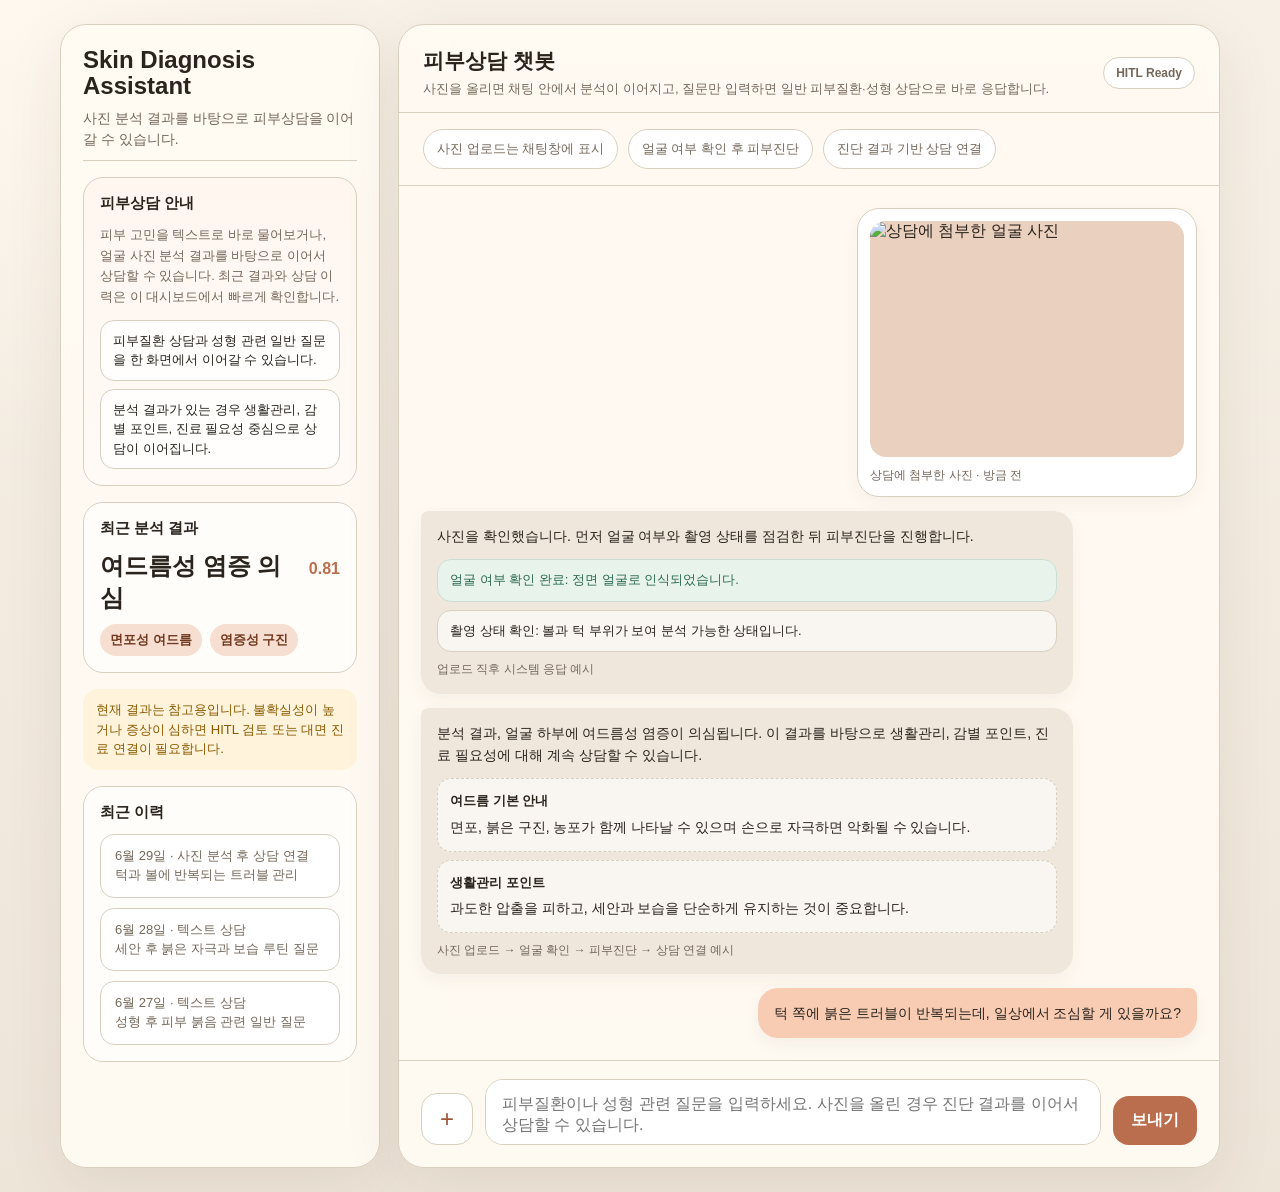
==== Skin_diagnosis_proj/apps/web/simple_chatbot_mock.html @ 3f6380db "Complete phase 04 data scaffolding and diagnosis API" ====
﻿<!DOCTYPE html>
<html lang="ko">
<head>
  <meta charset="UTF-8" />
  <meta name="viewport" content="width=device-width, initial-scale=1.0" />
  <title>Skin Diagnosis Assistant Mock</title>
  <style>
    :root {
      --bg: #f4efe7;
      --panel: rgba(255, 250, 243, 0.94);
      --line: #d9cfbf;
      --text: #2a241d;
      --muted: #74685b;
      --accent: #bb6e4d;
      --accent-strong: #9f5637;
      --accent-soft: #f6dfd1;
      --bot: #efe7dc;
      --user: #f8ccb3;
      --warn: #8b5a00;
      --warn-bg: #fff3db;
      --ok: #2d6a4f;
      --ok-bg: #e8f3ec;
    }
    * { box-sizing: border-box; }
    body {
      margin: 0;
      font-family: "Segoe UI", "Noto Sans KR", sans-serif;
      color: var(--text);
      background: radial-gradient(circle at top left, #fff8ee 0, transparent 26%), linear-gradient(180deg, #f7f0e6 0%, #eee5d9 100%);
      min-height: 100vh;
      display: grid;
      place-items: center;
      padding: 24px;
    }
    .app {
      width: min(1160px, 100%);
      min-height: min(860px, calc(100vh - 48px));
      display: grid;
      grid-template-columns: 320px 1fr;
      gap: 18px;
    }
    .panel {
      background: var(--panel);
      border: 1px solid var(--line);
      border-radius: 26px;
      box-shadow: 0 18px 60px rgba(58, 42, 22, 0.08);
      backdrop-filter: blur(6px);
    }
    .sidebar {
      padding: 22px;
      display: flex;
      flex-direction: column;
      gap: 16px;
    }
    .brand {
      padding-bottom: 10px;
      border-bottom: 1px solid var(--line);
    }
    .brand h1 { margin: 0; font-size: 24px; line-height: 1.1; }
    .brand p { margin: 8px 0 0; color: var(--muted); font-size: 14px; line-height: 1.5; }
    .card {
      border: 1px solid var(--line);
      border-radius: 20px;
      background: rgba(255,255,255,0.58);
      padding: 16px;
    }
    .card h2 { margin: 0 0 12px; font-size: 15px; }
    .entry-card { background: linear-gradient(180deg, #fff6ef 0%, #fffaf6 100%); }
    .helper { color: var(--muted); font-size: 13px; line-height: 1.6; }
    .guide-list { display: grid; gap: 8px; margin-top: 12px; }
    .guide-item {
      padding: 10px 12px;
      border-radius: 14px;
      background: rgba(255,255,255,0.82);
      border: 1px solid var(--line);
      font-size: 13px;
      line-height: 1.5;
      color: var(--text);
    }
    .warning {
      padding: 11px 13px;
      background: var(--warn-bg);
      color: var(--warn);
      border-radius: 15px;
      font-size: 13px;
      line-height: 1.5;
    }
    .result-main {
      display: flex;
      justify-content: space-between;
      gap: 12px;
      align-items: baseline;
      margin-bottom: 10px;
    }
    .result-main strong { font-size: 24px; }
    .confidence { color: var(--accent); font-weight: 800; }
    .chips { display: flex; flex-wrap: wrap; gap: 8px; }
    .chip {
      display: inline-flex;
      align-items: center;
      padding: 7px 10px;
      border-radius: 999px;
      background: var(--accent-soft);
      color: #71391f;
      font-size: 13px;
      font-weight: 700;
    }
    .history { display: flex; flex-direction: column; gap: 10px; }
    .history-item {
      padding: 12px 14px;
      border: 1px solid var(--line);
      border-radius: 14px;
      background: #fff;
      font-size: 13px;
      color: var(--muted);
      line-height: 1.45;
    }
    .main {
      display: grid;
      grid-template-rows: auto auto 1fr auto;
      overflow: hidden;
    }
    .header {
      padding: 22px 24px 14px;
      border-bottom: 1px solid var(--line);
      display: flex;
      justify-content: space-between;
      gap: 16px;
      align-items: center;
    }
    .header h2 { margin: 0; font-size: 21px; }
    .header p { margin: 5px 0 0; color: var(--muted); font-size: 13px; }
    .badge {
      padding: 8px 12px;
      border: 1px solid var(--line);
      border-radius: 999px;
      background: white;
      color: var(--muted);
      font-size: 12px;
      font-weight: 800;
      white-space: nowrap;
    }
    .quick-entry {
      padding: 16px 24px;
      border-bottom: 1px solid var(--line);
      display: flex;
      gap: 10px;
      flex-wrap: wrap;
    }
    .quick-pill {
      padding: 10px 13px;
      border-radius: 999px;
      background: #fff;
      border: 1px solid var(--line);
      color: var(--muted);
      font-size: 13px;
    }
    .messages {
      padding: 22px;
      overflow: auto;
      display: flex;
      flex-direction: column;
      gap: 14px;
    }
    .bubble {
      max-width: min(760px, 84%);
      padding: 14px 16px;
      border-radius: 20px;
      line-height: 1.6;
      font-size: 14px;
      box-shadow: 0 6px 18px rgba(72, 52, 30, 0.05);
    }
    .bot { background: var(--bot); border-top-left-radius: 8px; }
    .user { background: var(--user); align-self: flex-end; border-top-right-radius: 8px; }
    .image-bubble {
      align-self: flex-end;
      width: min(340px, 82%);
      background: #fff;
      border: 1px solid var(--line);
      border-radius: 22px;
      padding: 12px;
      box-shadow: 0 6px 18px rgba(72, 52, 30, 0.05);
    }
    .image-preview {
      aspect-ratio: 4 / 3;
      border-radius: 16px;
      overflow: hidden;
      background: #ead0be;
    }
    .image-preview img {
      width: 100%;
      height: 100%;
      object-fit: cover;
      display: block;
    }
    .image-caption {
      margin-top: 10px;
      color: var(--muted);
      font-size: 12px;
    }
    .check-list {
      margin-top: 12px;
      display: grid;
      gap: 8px;
    }
    .check-item {
      padding: 10px 12px;
      border-radius: 14px;
      background: rgba(255,255,255,0.62);
      border: 1px solid var(--line);
      font-size: 13px;
    }
    .check-item.ok { background: var(--ok-bg); color: var(--ok); border-color: #c9dfd2; }
    .meta { margin-top: 8px; color: var(--muted); font-size: 12px; }
    .contexts { margin-top: 12px; display: grid; gap: 8px; }
    .context-card {
      padding: 12px;
      border: 1px dashed var(--line);
      border-radius: 14px;
      background: rgba(255,255,255,0.6);
    }
    .context-card strong { display: block; margin-bottom: 4px; font-size: 13px; }
    .composer {
      padding: 18px 22px 22px;
      border-top: 1px solid var(--line);
      display: grid;
      grid-template-columns: auto 1fr auto;
      gap: 12px;
      align-items: end;
    }
    .plus-btn {
      width: 52px;
      height: 52px;
      border-radius: 16px;
      border: 1px solid var(--line);
      background: white;
      font-size: 24px;
      color: var(--accent-strong);
      cursor: pointer;
    }
    textarea {
      resize: none;
      min-height: 64px;
      max-height: 180px;
      padding: 14px 16px;
      border-radius: 18px;
      border: 1px solid var(--line);
      background: #fff;
      font: inherit;
      color: var(--text);
    }
    .send-btn {
      border: 0;
      padding: 14px 18px;
      border-radius: 16px;
      background: var(--accent);
      color: white;
      font: inherit;
      font-weight: 700;
      cursor: pointer;
    }
    @media (max-width: 920px) {
      body { padding: 14px; }
      .app { grid-template-columns: 1fr; min-height: auto; }
      .sidebar { order: 2; }
      .main { min-height: 74vh; }
      .composer { position: sticky; bottom: 0; background: var(--panel); }
      .bubble, .image-bubble { max-width: 94%; width: auto; }
    }
  </style>
</head>
<body>
  <div class="app">
    <aside class="panel sidebar">
      <div class="brand">
        <h1>Skin Diagnosis Assistant</h1>
        <p>사진 분석 결과를 바탕으로 피부상담을 이어갈 수 있습니다.</p>
      </div>

      <section class="card entry-card">
        <h2>피부상담 안내</h2>
        <div class="helper">피부 고민을 텍스트로 바로 물어보거나, 얼굴 사진 분석 결과를 바탕으로 이어서 상담할 수 있습니다. 최근 결과와 상담 이력은 이 대시보드에서 빠르게 확인합니다.</div>
        <div class="guide-list">
          <div class="guide-item">피부질환 상담과 성형 관련 일반 질문을 한 화면에서 이어갈 수 있습니다.</div>
          <div class="guide-item">분석 결과가 있는 경우 생활관리, 감별 포인트, 진료 필요성 중심으로 상담이 이어집니다.</div>
        </div>
      </section>

      <section class="card">
        <h2>최근 분석 결과</h2>
        <div class="result-main">
          <strong>여드름성 염증 의심</strong>
          <span class="confidence">0.81</span>
        </div>
        <div class="chips">
          <span class="chip">면포성 여드름</span>
          <span class="chip">염증성 구진</span>
        </div>
      </section>

      <section class="warning">현재 결과는 참고용입니다. 불확실성이 높거나 증상이 심하면 HITL 검토 또는 대면 진료 연결이 필요합니다.</section>

      <section class="card">
        <h2>최근 이력</h2>
        <div class="history">
          <div class="history-item">6월 29일 · 사진 분석 후 상담 연결<br />턱과 볼에 반복되는 트러블 관리</div>
          <div class="history-item">6월 28일 · 텍스트 상담<br />세안 후 붉은 자극과 보습 루틴 질문</div>
          <div class="history-item">6월 27일 · 텍스트 상담<br />성형 후 피부 붉음 관련 일반 질문</div>
        </div>
      </section>
    </aside>

    <main class="panel main">
      <header class="header">
        <div>
          <h2>피부상담 챗봇</h2>
          <p>사진을 올리면 채팅 안에서 분석이 이어지고, 질문만 입력하면 일반 피부질환·성형 상담으로 바로 응답합니다.</p>
        </div>
        <div class="badge">HITL Ready</div>
      </header>

      <section class="quick-entry">
        <div class="quick-pill">사진 업로드는 채팅창에 표시</div>
        <div class="quick-pill">얼굴 여부 확인 후 피부진단</div>
        <div class="quick-pill">진단 결과 기반 상담 연결</div>
      </section>

      <section class="messages" id="messages">
        <div class="image-bubble">
          <div class="image-preview">
            <img src="https://thispersondoesnotexist.com/" alt="상담에 첨부한 얼굴 사진" />
          </div>
          <div class="image-caption">상담에 첨부한 사진 · 방금 전</div>
        </div>

        <div class="bubble bot">
          사진을 확인했습니다. 먼저 얼굴 여부와 촬영 상태를 점검한 뒤 피부진단을 진행합니다.
          <div class="check-list">
            <div class="check-item ok">얼굴 여부 확인 완료: 정면 얼굴로 인식되었습니다.</div>
            <div class="check-item">촬영 상태 확인: 볼과 턱 부위가 보여 분석 가능한 상태입니다.</div>
          </div>
          <div class="meta">업로드 직후 시스템 응답 예시</div>
        </div>

        <div class="bubble bot">
          분석 결과, 얼굴 하부에 여드름성 염증이 의심됩니다. 이 결과를 바탕으로 생활관리, 감별 포인트, 진료 필요성에 대해 계속 상담할 수 있습니다.
          <div class="contexts">
            <div class="context-card"><strong>여드름 기본 안내</strong>면포, 붉은 구진, 농포가 함께 나타날 수 있으며 손으로 자극하면 악화될 수 있습니다.</div>
            <div class="context-card"><strong>생활관리 포인트</strong>과도한 압출을 피하고, 세안과 보습을 단순하게 유지하는 것이 중요합니다.</div>
          </div>
          <div class="meta">사진 업로드 → 얼굴 확인 → 피부진단 → 상담 연결 예시</div>
        </div>

        <div class="bubble user">턱 쪽에 붉은 트러블이 반복되는데, 일상에서 조심할 게 있을까요?</div>
      </section>

      <form class="composer" id="chat-form">
        <button class="plus-btn" type="button" title="사진 찍기 또는 올리기">+</button>
        <textarea id="message" placeholder="피부질환이나 성형 관련 질문을 입력하세요. 사진을 올린 경우 진단 결과를 이어서 상담할 수 있습니다."></textarea>
        <button class="send-btn" type="submit">보내기</button>
      </form>
    </main>
  </div>

  <script>
    const form = document.getElementById('chat-form');
    const textarea = document.getElementById('message');
    const messages = document.getElementById('messages');

    form.addEventListener('submit', async (event) => {
      event.preventDefault();
      const value = textarea.value.trim();
      if (!value) return;

      const userBubble = document.createElement('div');
      userBubble.className = 'bubble user';
      userBubble.textContent = value;
      messages.appendChild(userBubble);
      textarea.value = '';

      let reply = '현재는 UI/UX 구조를 보기 위한 예시 화면입니다.';
      let contexts = [];

      try {
        const response = await fetch('http://127.0.0.1:8000/chat/derma', {
          method: 'POST',
          headers: { 'Content-Type': 'application/json' },
          body: JSON.stringify({
            message: value,
            diagnosis_result: {
              predicted_disease: '여드름성 염증 의심',
              confidence: 0.81,
              differentials: ['면포성 여드름', '염증성 구진'],
              needs_human_review: true
            },
            top_k: 3
          })
        });
        if (response.ok) {
          const data = await response.json();
          reply = data.answer || reply;
          contexts = Array.isArray(data.retrieved_contexts) ? data.retrieved_contexts : [];
        }
      } catch (error) {
        reply = 'API가 아직 연결되지 않았습니다. 현재는 화면 구조만 확인 중입니다.';
      }

      const botBubble = document.createElement('div');
      botBubble.className = 'bubble bot';
      botBubble.textContent = reply;

      if (contexts.length) {
        const wrapper = document.createElement('div');
        wrapper.className = 'contexts';
        contexts.forEach((ctx) => {
          const card = document.createElement('div');
          card.className = 'context-card';
          card.innerHTML = `<strong>${ctx.title}</strong>${ctx.snippet}`;
          wrapper.appendChild(card);
        });
        botBubble.appendChild(wrapper);
      }

      messages.appendChild(botBubble);
      messages.scrollTop = messages.scrollHeight;
    });
  </script>
</body>
</html>
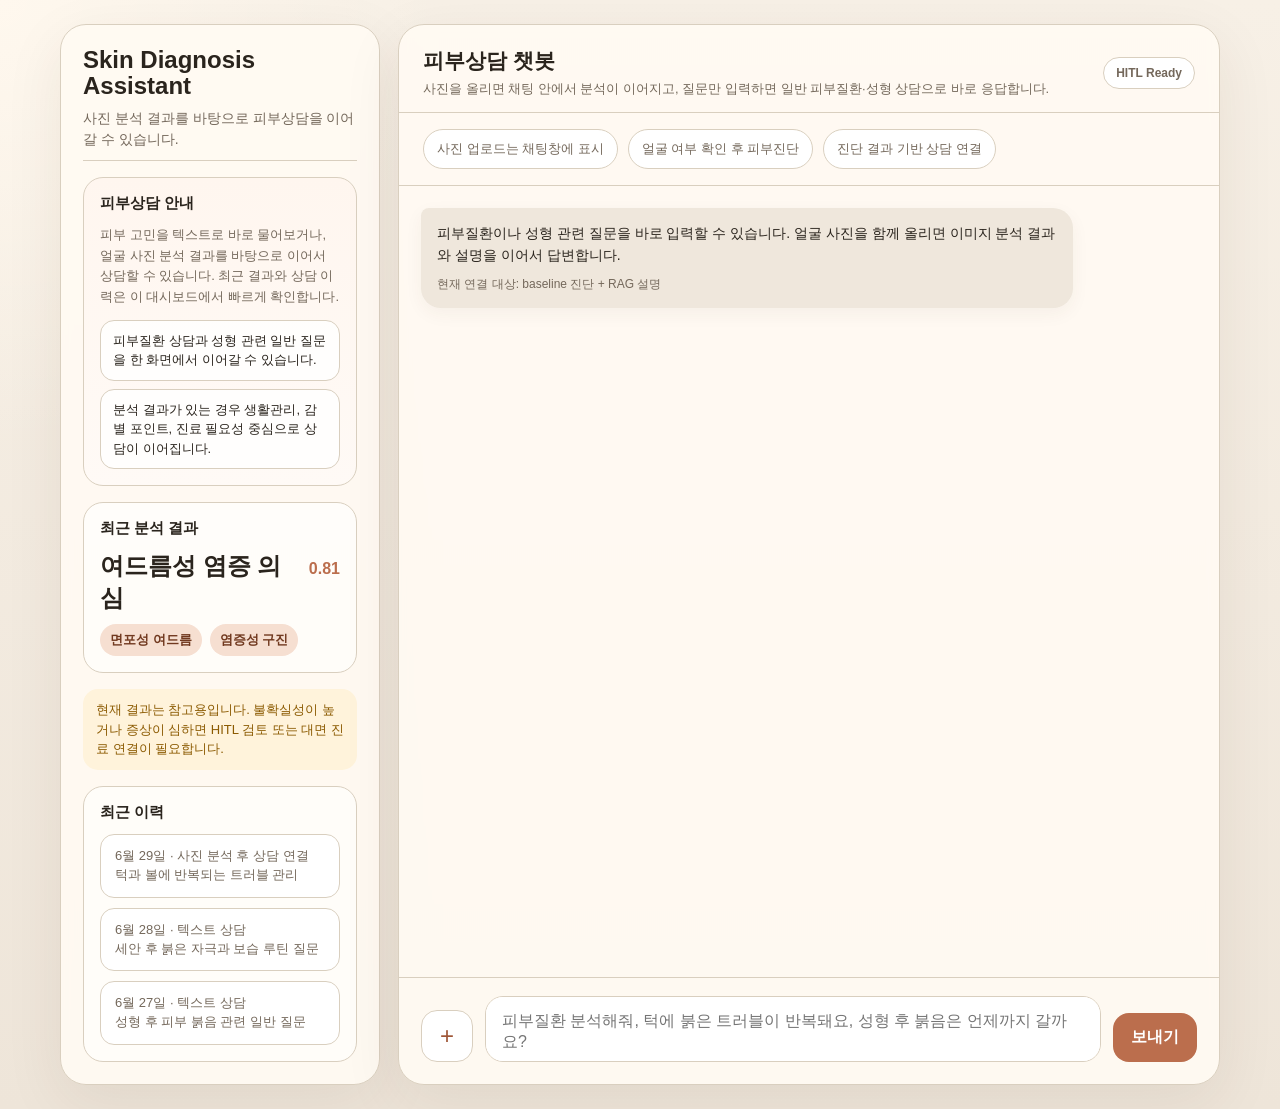
==== commit 9b5482e2: "Add web chat UI and general RAG flow" ====
--- a/Skin_diagnosis_proj/apps/web/simple_chatbot_mock.html
+++ b/Skin_diagnosis_proj/apps/web/simple_chatbot_mock.html
@@ -326,103 +326,198 @@
       </section>
 
       <section class="messages" id="messages">
-        <div class="image-bubble">
-          <div class="image-preview">
-            <img src="https://thispersondoesnotexist.com/" alt="상담에 첨부한 얼굴 사진" />
-          </div>
-          <div class="image-caption">상담에 첨부한 사진 · 방금 전</div>
-        </div>
-
         <div class="bubble bot">
-          사진을 확인했습니다. 먼저 얼굴 여부와 촬영 상태를 점검한 뒤 피부진단을 진행합니다.
-          <div class="check-list">
-            <div class="check-item ok">얼굴 여부 확인 완료: 정면 얼굴로 인식되었습니다.</div>
-            <div class="check-item">촬영 상태 확인: 볼과 턱 부위가 보여 분석 가능한 상태입니다.</div>
-          </div>
-          <div class="meta">업로드 직후 시스템 응답 예시</div>
-        </div>
-
-        <div class="bubble bot">
-          분석 결과, 얼굴 하부에 여드름성 염증이 의심됩니다. 이 결과를 바탕으로 생활관리, 감별 포인트, 진료 필요성에 대해 계속 상담할 수 있습니다.
-          <div class="contexts">
-            <div class="context-card"><strong>여드름 기본 안내</strong>면포, 붉은 구진, 농포가 함께 나타날 수 있으며 손으로 자극하면 악화될 수 있습니다.</div>
-            <div class="context-card"><strong>생활관리 포인트</strong>과도한 압출을 피하고, 세안과 보습을 단순하게 유지하는 것이 중요합니다.</div>
-          </div>
-          <div class="meta">사진 업로드 → 얼굴 확인 → 피부진단 → 상담 연결 예시</div>
-        </div>
-
-        <div class="bubble user">턱 쪽에 붉은 트러블이 반복되는데, 일상에서 조심할 게 있을까요?</div>
+          피부질환이나 성형 관련 질문을 바로 입력할 수 있습니다. 얼굴 사진을 함께 올리면 이미지 분석 결과와 설명을 이어서 답변합니다.
+          <div class="meta">현재 연결 대상: baseline 진단 + RAG 설명</div>
+        </div>
       </section>
 
       <form class="composer" id="chat-form">
-        <button class="plus-btn" type="button" title="사진 찍기 또는 올리기">+</button>
-        <textarea id="message" placeholder="피부질환이나 성형 관련 질문을 입력하세요. 사진을 올린 경우 진단 결과를 이어서 상담할 수 있습니다."></textarea>
+        <input id="image-input" type="file" accept="image/*" hidden />
+        <button class="plus-btn" id="pick-image-btn" type="button" title="사진 선택">+</button>
+        <textarea id="message" placeholder="피부질환 분석해줘, 턱에 붉은 트러블이 반복돼요, 성형 후 붉음은 언제까지 갈까요?"></textarea>
         <button class="send-btn" type="submit">보내기</button>
       </form>
     </main>
   </div>
 
   <script>
+    const API_BASE = 'http://127.0.0.1:8010';
     const form = document.getElementById('chat-form');
     const textarea = document.getElementById('message');
     const messages = document.getElementById('messages');
+    const imageInput = document.getElementById('image-input');
+    const pickImageBtn = document.getElementById('pick-image-btn');
+    let pendingImage = null;
+
+    function scrollToBottom() {
+      messages.scrollTop = messages.scrollHeight;
+    }
+
+    function appendBubble(role, text, metaText = '') {
+      const bubble = document.createElement('div');
+      bubble.className = `bubble ${role}`;
+      bubble.textContent = text;
+      if (metaText) {
+        const meta = document.createElement('div');
+        meta.className = 'meta';
+        meta.textContent = metaText;
+        bubble.appendChild(meta);
+      }
+      messages.appendChild(bubble);
+      scrollToBottom();
+      return bubble;
+    }
+
+    function appendImageBubble(imageUrl, filename) {
+      const wrapper = document.createElement('div');
+      wrapper.className = 'image-bubble';
+      wrapper.innerHTML = `
+        <div class="image-preview">
+          <img src="${imageUrl}" alt="상담에 첨부한 얼굴 사진" />
+        </div>
+        <div class="image-caption">상담에 첨부한 사진 · ${filename}</div>
+      `;
+      messages.appendChild(wrapper);
+      scrollToBottom();
+    }
+
+    function appendDiagnosisResult(data) {
+      const resultBubble = document.createElement('div');
+      resultBubble.className = 'bubble bot';
+      const labelKo = {
+        psoriasis: '건선',
+        atopic_dermatitis: '아토피 피부염',
+        acne: '여드름',
+        normal: '정상',
+        rosacea: '주사',
+        seborrheic_dermatitis: '지루성 피부염',
+        facial_flushing: '안면홍조',
+      };
+      const predictedKo = labelKo[data.predicted_disease] || data.predicted_disease;
+      const differentials = Array.isArray(data.differentials) && data.differentials.length
+        ? data.differentials.map((item) => labelKo[item] || item).join(', ')
+        : '없음';
+      resultBubble.innerHTML = `
+        <strong>분석 결과</strong><br />
+        ${data.summary}<br />
+        <div class="check-list">
+          <div class="check-item ok">예측 질환: ${predictedKo}</div>
+          <div class="check-item">신뢰도: ${Number(data.confidence || 0).toFixed(3)}</div>
+          <div class="check-item">감별 후보: ${differentials}</div>
+        </div>
+      `;
+      messages.appendChild(resultBubble);
+
+      if (Array.isArray(data.retrieved_contexts) && data.retrieved_contexts.length) {
+        const topContext = data.retrieved_contexts[0];
+        const contextBubble = document.createElement('div');
+        contextBubble.className = 'bubble bot';
+        const contextCards = `
+          <div class="context-card">
+            <strong>${topContext.disease_name_ko || topContext.canonical_label || '참고 문서'} · ${topContext.intention || '일반'}</strong>
+            ${(topContext.content || '').slice(0, 160)}...
+          </div>
+        `;
+        contextBubble.innerHTML = `
+          ${data.explanation || '검색 문서를 바탕으로 설명을 정리했습니다.'}
+          <div class="contexts">${contextCards}</div>
+          <div class="meta">${(data.care_guidance || []).slice(0, 2).join(' · ')}</div>
+        `;
+        messages.appendChild(contextBubble);
+      }
+      scrollToBottom();
+    }
+
+    function appendChatAnswer(data) {
+      const bubble = document.createElement('div');
+      bubble.className = 'bubble bot';
+      bubble.innerHTML = `${data.answer}`;
+      if (data.mode !== 'image_analysis' && Array.isArray(data.retrieved_contexts) && data.retrieved_contexts.length) {
+        const wrapper = document.createElement('div');
+        wrapper.className = 'contexts';
+        data.retrieved_contexts.slice(0, 2).forEach((ctx) => {
+          const card = document.createElement('div');
+          card.className = 'context-card';
+          card.innerHTML = `<strong>${ctx.disease_name_ko || ctx.canonical_label || '관련 문서'} · ${ctx.intention || '일반'}</strong>${(ctx.content || '').slice(0, 120)}...`;
+          wrapper.appendChild(card);
+        });
+        bubble.appendChild(wrapper);
+      }
+      const meta = document.createElement('div');
+      meta.className = 'meta';
+      meta.textContent = data.related_domain === 'plastic_reconstruction' ? '성형·재건 RAG 응답' : '피부질환 RAG 응답';
+      bubble.appendChild(meta);
+      messages.appendChild(bubble);
+      scrollToBottom();
+    }
+
+    async function fileToBase64(file) {
+      return new Promise((resolve, reject) => {
+        const reader = new FileReader();
+        reader.onload = () => resolve(reader.result);
+        reader.onerror = reject;
+        reader.readAsDataURL(file);
+      });
+    }
+
+    pickImageBtn.addEventListener('click', () => imageInput.click());
+
+    imageInput.addEventListener('change', async (event) => {
+      const [file] = event.target.files || [];
+      if (!file) return;
+      pendingImage = {
+        file,
+        previewUrl: URL.createObjectURL(file),
+      };
+      appendImageBubble(pendingImage.previewUrl, file.name);
+      appendBubble('bot', '사진을 확인했습니다. 메시지를 보내면 얼굴 사진을 먼저 분석하고 결과를 이어서 설명합니다.');
+    });
 
     form.addEventListener('submit', async (event) => {
       event.preventDefault();
       const value = textarea.value.trim();
-      if (!value) return;
+      if (!value && !pendingImage) return;
 
       const userBubble = document.createElement('div');
       userBubble.className = 'bubble user';
-      userBubble.textContent = value;
+      userBubble.textContent = value || '사진 분석을 진행해줘';
       messages.appendChild(userBubble);
       textarea.value = '';
-
-      let reply = '현재는 UI/UX 구조를 보기 위한 예시 화면입니다.';
-      let contexts = [];
+      scrollToBottom();
+
+      const processingText = pendingImage
+        ? '이미지를 업로드하고 있습니다. 얼굴 여부와 촬영 상태를 확인한 뒤 피부질환 분석을 시작합니다.'
+        : '질문과 가장 가까운 피부/성형 문서를 찾고 있습니다.';
+      appendBubble('bot', processingText, '분석 진행 중');
+
+      let payload = {
+        message: value || '피부질환 분석해줘',
+      };
+
+      if (pendingImage) {
+        payload.image_name = pendingImage.file.name;
+        payload.image_bytes_base64 = await fileToBase64(pendingImage.file);
+      }
 
       try {
-        const response = await fetch('http://127.0.0.1:8000/chat/derma', {
+        const response = await fetch(`${API_BASE}/chat/ask`, {
           method: 'POST',
           headers: { 'Content-Type': 'application/json' },
-          body: JSON.stringify({
-            message: value,
-            diagnosis_result: {
-              predicted_disease: '여드름성 염증 의심',
-              confidence: 0.81,
-              differentials: ['면포성 여드름', '염증성 구진'],
-              needs_human_review: true
-            },
-            top_k: 3
-          })
+          body: JSON.stringify(payload)
         });
-        if (response.ok) {
-          const data = await response.json();
-          reply = data.answer || reply;
-          contexts = Array.isArray(data.retrieved_contexts) ? data.retrieved_contexts : [];
+        const data = await response.json();
+        if (!response.ok) {
+          throw new Error(data.detail || 'chat request failed');
         }
+        if (data.diagnosis_result) appendDiagnosisResult(data.diagnosis_result);
+        appendChatAnswer(data);
       } catch (error) {
-        reply = 'API가 아직 연결되지 않았습니다. 현재는 화면 구조만 확인 중입니다.';
+        appendBubble('bot', '분석 요청에 실패했습니다. API 서버가 실행 중인지 확인해 주세요.', String(error));
       }
 
-      const botBubble = document.createElement('div');
-      botBubble.className = 'bubble bot';
-      botBubble.textContent = reply;
-
-      if (contexts.length) {
-        const wrapper = document.createElement('div');
-        wrapper.className = 'contexts';
-        contexts.forEach((ctx) => {
-          const card = document.createElement('div');
-          card.className = 'context-card';
-          card.innerHTML = `<strong>${ctx.title}</strong>${ctx.snippet}`;
-          wrapper.appendChild(card);
-        });
-        botBubble.appendChild(wrapper);
-      }
-
-      messages.appendChild(botBubble);
-      messages.scrollTop = messages.scrollHeight;
+      pendingImage = null;
+      imageInput.value = '';
     });
   </script>
 </body>
